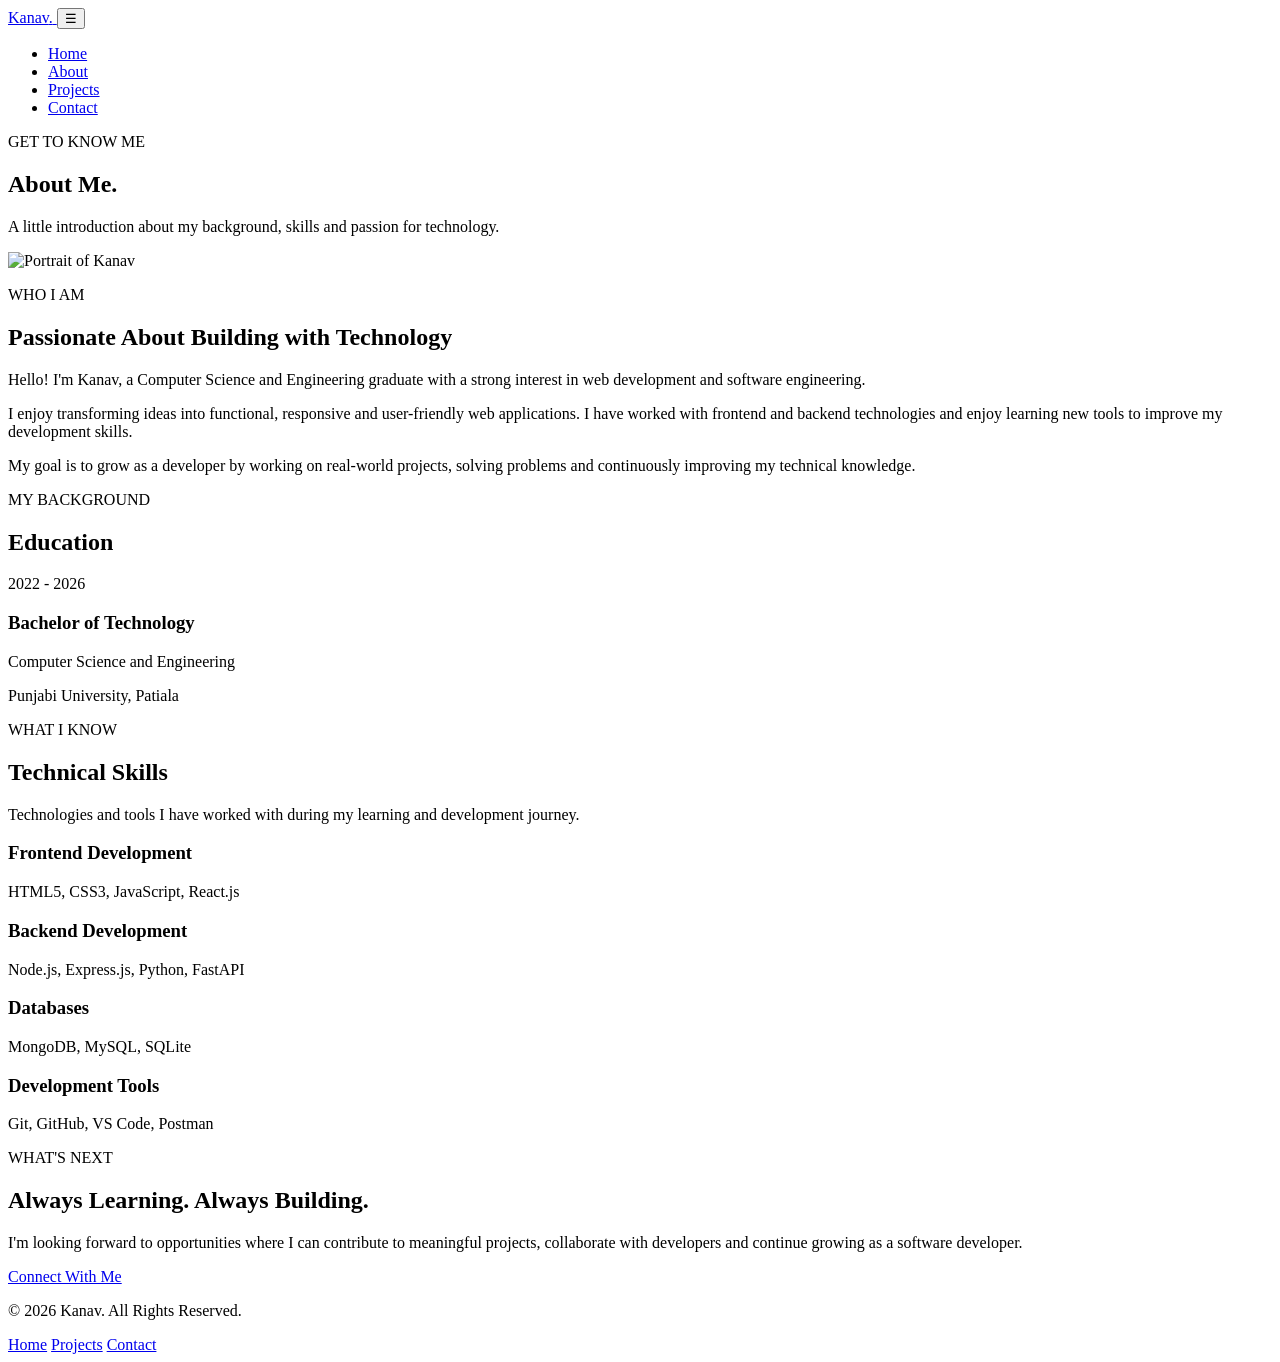
==== about.html @ 0a86d96e "portfolio task" ====
<!DOCTYPE html>
<html lang="en">

<head>
    <meta charset="UTF-8">
    <meta name="viewport" content="width=device-width, initial-scale=1.0">

    <meta name="description"
        content="Learn more about Kanav, his education, technical skills and web development journey.">

    <title>About Me | Kanav</title>

    <link rel="preconnect" href="https://fonts.googleapis.com">
    <link rel="preconnect" href="https://fonts.gstatic.com" crossorigin>

    <link
        href="https://fonts.googleapis.com/css2?family=Inter:wght@400;500;600;700;800&display=swap"
        rel="stylesheet">

    <link rel="stylesheet" href="css/style.css">

    <script src="js/script.js" defer></script>
</head>

<body>

    <!-- HEADER -->

    <header class="header">

        <nav class="navbar container">

            <a href="index.html" class="logo">
                Kanav<span>.</span>
            </a>

            <button class="menu-toggle"
                aria-label="Open navigation menu"
                aria-expanded="false">
                ☰
            </button>

            <ul class="nav-links">

                <li><a href="index.html">Home</a></li>
                <li><a href="about.html" class="active">About</a></li>
                <li><a href="projects.html">Projects</a></li>
                <li><a href="contact.html">Contact</a></li>

            </ul>

        </nav>

    </header>


    <!-- MAIN CONTENT -->

    <main>

        <!-- ABOUT HERO -->

        <section class="page-hero container">

            <p class="section-tag">GET TO KNOW ME</p>

            <h1>About <span>Me.</span></h1>

            <p>
                A little introduction about my background,
                skills and passion for technology.
            </p>

        </section>


        <!-- ABOUT INTRODUCTION -->

        <section class="about-section section-padding">

            <div class="container about-grid">

                <div class="about-image">

                    <img
                        src="assets/images/profile.png"
                        alt="Portrait of Kanav">

                </div>

                <div class="about-content">

                    <p class="section-tag">WHO I AM</p>

                    <h2>Passionate About Building with Technology</h2>

                    <p>
                        Hello! I'm Kanav, a Computer Science and
                        Engineering graduate with a strong interest
                        in web development and software engineering.
                    </p>

                    <p>
                        I enjoy transforming ideas into functional,
                        responsive and user-friendly web applications.
                        I have worked with frontend and backend
                        technologies and enjoy learning new tools
                        to improve my development skills.
                    </p>

                    <p>
                        My goal is to grow as a developer by working
                        on real-world projects, solving problems and
                        continuously improving my technical knowledge.
                    </p>

                </div>

            </div>

        </section>


        <!-- EDUCATION -->

        <section class="education-section section-padding">

            <div class="container">

                <div class="section-heading">

                    <p class="section-tag">MY BACKGROUND</p>

                    <h2>Education</h2>

                </div>

                <div class="education-card">

                    <p class="project-number">2022 - 2026</p>

                    <h3>Bachelor of Technology</h3>

                    <p>
                        Computer Science and Engineering
                    </p>

                    <p>
                        Punjabi University, Patiala
                    </p>

                </div>

            </div>

        </section>


        <!-- TECHNICAL SKILLS -->

        <section class="about-skills section-padding">

            <div class="container">

                <div class="section-heading">

                    <p class="section-tag">WHAT I KNOW</p>

                    <h2>Technical Skills</h2>

                    <p>
                        Technologies and tools I have worked with
                        during my learning and development journey.
                    </p>

                </div>

                <div class="skills-grid">

                    <article class="skill-card">

                        <h3>Frontend Development</h3>

                        <p>
                            HTML5, CSS3, JavaScript, React.js
                        </p>

                    </article>


                    <article class="skill-card">

                        <h3>Backend Development</h3>

                        <p>
                            Node.js, Express.js, Python, FastAPI
                        </p>

                    </article>


                    <article class="skill-card">

                        <h3>Databases</h3>

                        <p>
                            MongoDB, MySQL, SQLite
                        </p>

                    </article>


                    <article class="skill-card">

                        <h3>Development Tools</h3>

                        <p>
                            Git, GitHub, VS Code, Postman
                        </p>

                    </article>

                </div>

            </div>

        </section>


        <!-- CAREER GOAL -->

        <section class="career-section section-padding">

            <div class="container career-content">

                <p class="section-tag">WHAT'S NEXT</p>

                <h2>Always Learning. Always Building.</h2>

                <p>
                    I'm looking forward to opportunities where
                    I can contribute to meaningful projects,
                    collaborate with developers and continue
                    growing as a software developer.
                </p>

                <a href="contact.html" class="btn btn-primary">
                    Connect With Me
                </a>

            </div>

        </section>

    </main>


    <!-- FOOTER -->

    <footer class="footer">

        <div class="container footer-content">

            <p>
                © 2026 Kanav. All Rights Reserved.
            </p>

            <div class="footer-links">

                <a href="index.html">Home</a>
                <a href="projects.html">Projects</a>
                <a href="contact.html">Contact</a>

            </div>

        </div>

    </footer>

</body>

</html>
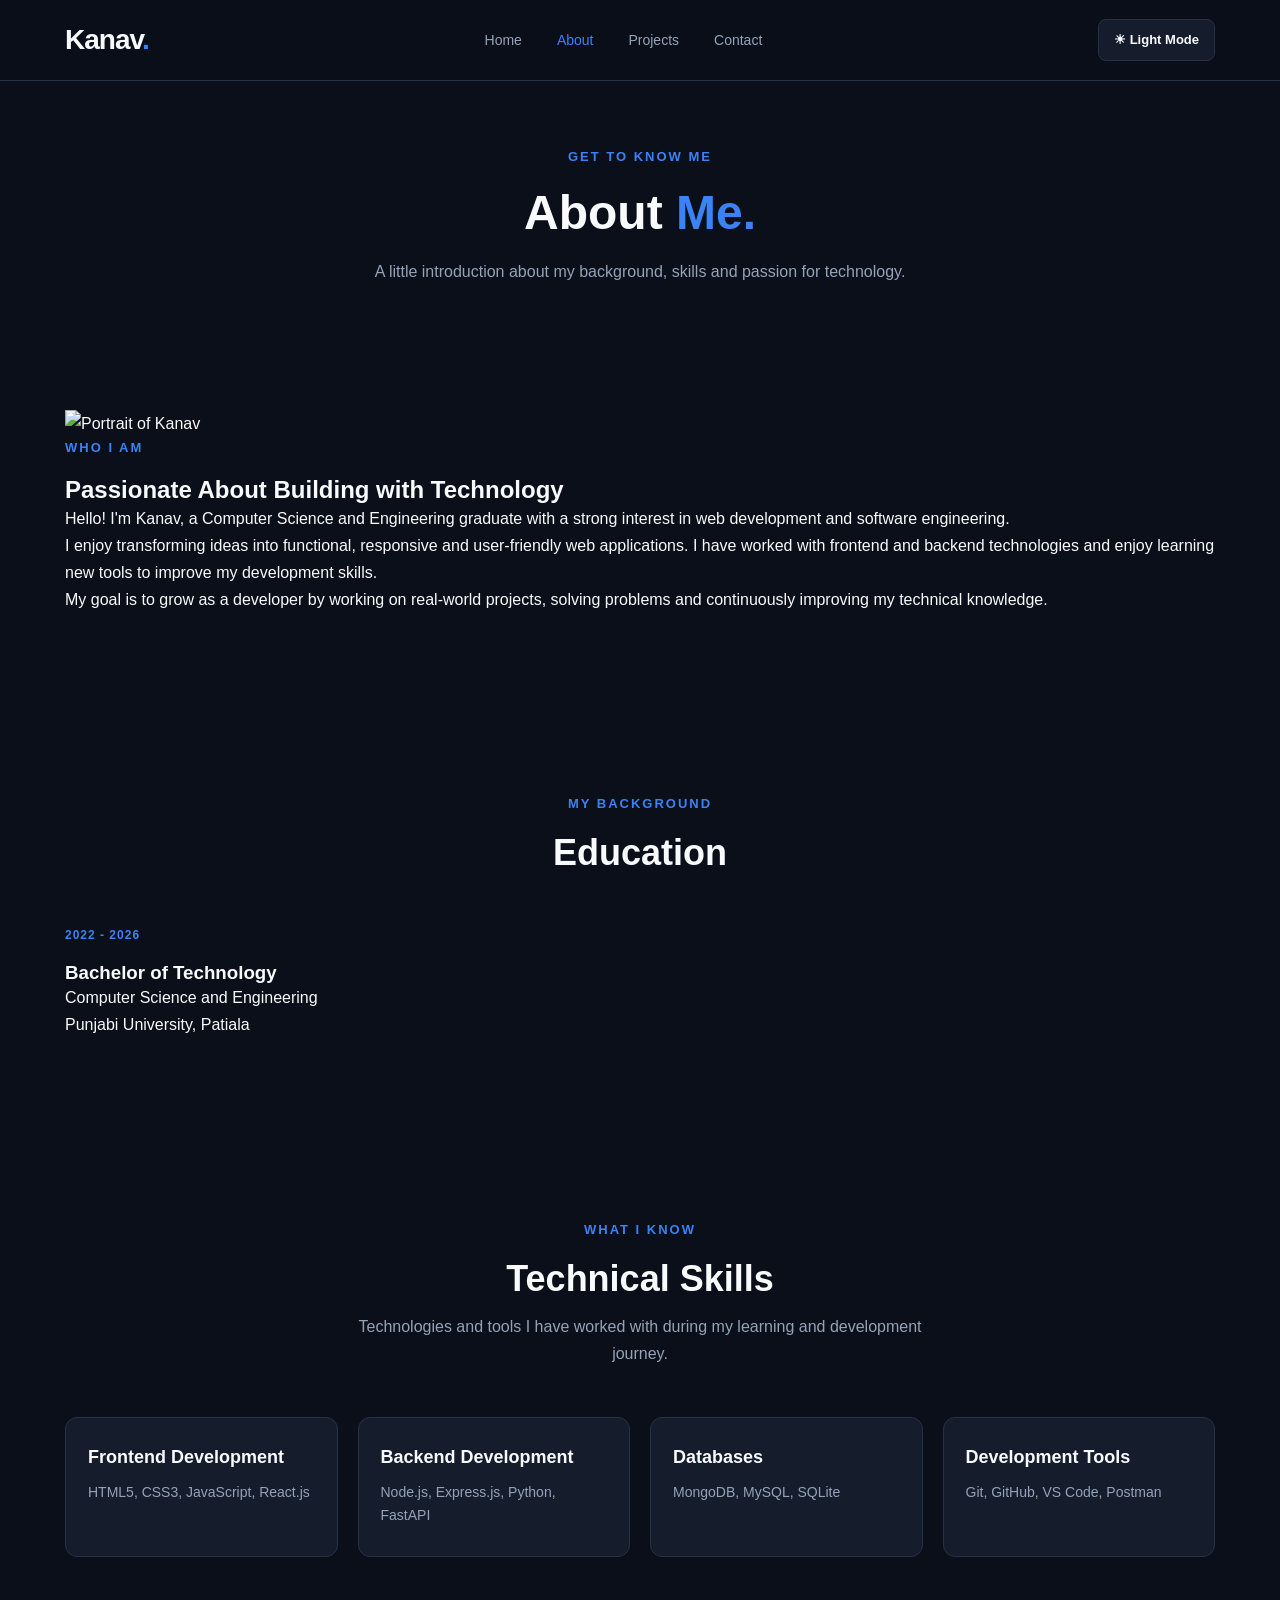
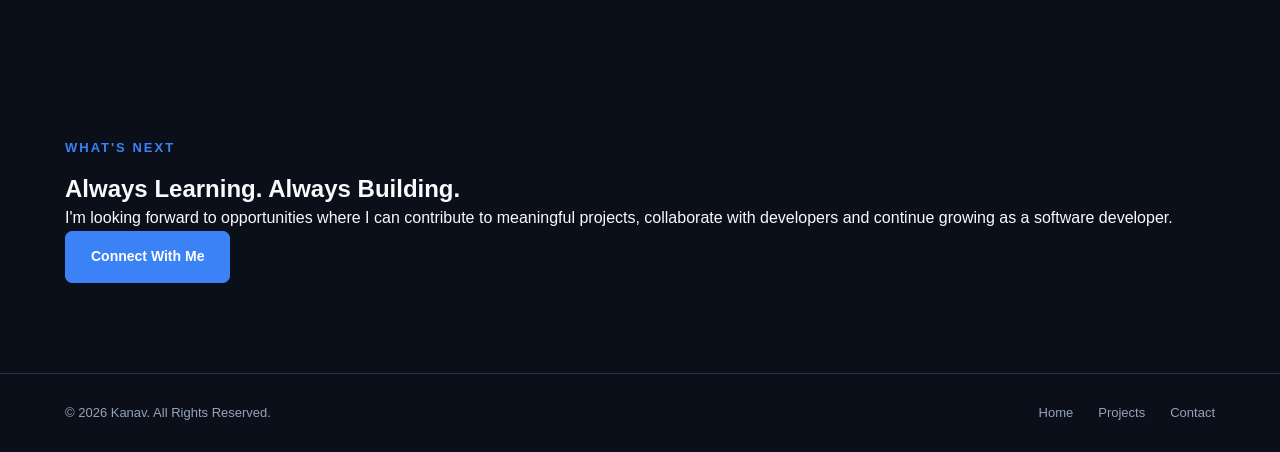
==== commit db054432: "adding css to portfolio and theme change button also" ====
--- a/about.html
+++ b/about.html
@@ -49,6 +49,14 @@
                 <li><a href="contact.html">Contact</a></li>
 
             </ul>
+
+<button
+    class="theme-toggle"
+    id="theme-toggle"
+    type="button"
+    aria-label="Switch to light theme">
+    ☀ Light Mode
+</button>
 
         </nav>
 
--- a/css/style.css
+++ b/css/style.css
@@ -0,0 +1,748 @@
+
+/* =========================================
+   1. CSS VARIABLES
+========================================= */
+
+:root {
+    --bg-primary: #0B0F19;
+    --bg-secondary: #111827;
+    --bg-card: #151C2C;
+
+    --accent: #3B82F6;
+    --accent-hover: #2563EB;
+
+    --text-primary: #F8FAFC;
+    --text-secondary: #94A3B8;
+
+    --border-color: #263247;
+
+    --font-primary: 'Inter', sans-serif;
+
+    --container-width: 1150px;
+
+    --transition: all 0.3s ease;
+}
+
+
+/* =========================================
+   2. CSS RESET
+========================================= */
+
+* {
+    margin: 0;
+    padding: 0;
+    box-sizing: border-box;
+}
+
+html {
+    scroll-behavior: smooth;
+}
+
+body {
+    background-color: var(--bg-primary);
+    color: var(--text-primary);
+    font-family: var(--font-primary);
+    line-height: 1.7;
+    overflow-x: hidden;
+}
+
+a {
+    text-decoration: none;
+    color: inherit;
+}
+
+ul {
+    list-style: none;
+}
+
+img {
+    max-width: 100%;
+    display: block;
+}
+
+button,
+input,
+textarea {
+    font: inherit;
+}
+
+
+/* =========================================
+   3. REUSABLE CLASSES
+========================================= */
+
+.container {
+    width: 90%;
+    max-width: var(--container-width);
+    margin: 0 auto;
+}
+
+.section-padding {
+    padding: 90px 0;
+}
+
+.section-tag {
+    color: var(--accent);
+    font-size: 13px;
+    font-weight: 700;
+    letter-spacing: 2px;
+    text-transform: uppercase;
+    margin-bottom: 15px;
+}
+
+.section-heading {
+    text-align: center;
+    margin-bottom: 50px;
+}
+
+.section-heading h2 {
+    font-size: 36px;
+    font-weight: 800;
+    margin-bottom: 12px;
+}
+
+.section-heading > p:last-child {
+    color: var(--text-secondary);
+    max-width: 600px;
+    margin: 0 auto;
+}
+
+h1,
+h2,
+h3 {
+    line-height: 1.25;
+}
+
+h1 span,
+h2 span {
+    color: var(--accent);
+}
+
+
+/* =========================================
+   4. HEADER AND NAVIGATION
+========================================= */
+
+.header {
+    width: 100%;
+    background-color: rgba(11, 15, 25, 0.95);
+    border-bottom: 1px solid var(--border-color);
+    position: sticky;
+    top: 0;
+    z-index: 1000;
+    backdrop-filter: blur(12px);
+}
+
+.navbar {
+    min-height: 80px;
+    display: flex;
+    align-items: center;
+    justify-content: space-between;
+}
+
+.logo {
+    font-size: 28px;
+    font-weight: 800;
+    letter-spacing: -1px;
+}
+
+.logo span {
+    color: var(--accent);
+}
+
+.nav-links {
+    display: flex;
+    align-items: center;
+    gap: 35px;
+}
+
+.nav-links a {
+    color: var(--text-secondary);
+    font-size: 14px;
+    font-weight: 500;
+    transition: var(--transition);
+}
+
+.nav-links a:hover,
+.nav-links a.active {
+    color: var(--accent);
+}
+
+.menu-toggle {
+    display: none;
+    background: transparent;
+    color: var(--text-primary);
+    border: none;
+    font-size: 28px;
+    cursor: pointer;
+}
+
+
+/* =========================================
+   5. BUTTONS
+========================================= */
+
+.btn {
+    display: inline-flex;
+    align-items: center;
+    justify-content: center;
+    padding: 13px 25px;
+    border-radius: 7px;
+    font-size: 14px;
+    font-weight: 600;
+    cursor: pointer;
+    transition: var(--transition);
+}
+
+.btn-primary {
+    background-color: var(--accent);
+    color: white;
+    border: 1px solid var(--accent);
+}
+
+.btn-primary:hover {
+    background-color: var(--accent-hover);
+    border-color: var(--accent-hover);
+    transform: translateY(-3px);
+}
+
+.btn-outline {
+    background: transparent;
+    color: var(--text-primary);
+    border: 1px solid var(--border-color);
+}
+
+.btn-outline:hover {
+    border-color: var(--accent);
+    color: var(--accent);
+    transform: translateY(-3px);
+}
+
+a:focus-visible,
+button:focus-visible,
+input:focus-visible,
+textarea:focus-visible {
+    outline: 2px solid var(--accent);
+    outline-offset: 4px;
+}
+
+
+/* =========================================
+   6. HOME PAGE - HERO SECTION
+========================================= */
+
+.hero {
+    min-height: 620px;
+    display: flex;
+    align-items: center;
+    justify-content: space-between;
+    gap: 50px;
+    padding-top: 70px;
+    padding-bottom: 70px;
+}
+
+.hero-content {
+    flex: 1;
+}
+
+.hero-tag {
+    color: var(--accent);
+    font-weight: 600;
+    margin-bottom: 20px;
+}
+
+.hero-content h1 {
+    font-size: clamp(38px, 5vw, 60px);
+    font-weight: 800;
+    line-height: 1.15;
+    margin-bottom: 25px;
+    letter-spacing: -2px;
+}
+
+.hero-description {
+    color: var(--text-secondary);
+    font-size: 16px;
+    max-width: 550px;
+    margin-bottom: 32px;
+}
+
+.hero-buttons {
+    display: flex;
+    gap: 15px;
+    flex-wrap: wrap;
+}
+
+.hero-image {
+    flex: 0 0 350px;
+}
+
+.hero-image img {
+    width: 330px;
+    height: 380px;
+    object-fit: cover;
+    border-radius: 20px;
+    border: 1px solid var(--border-color);
+    background-color: var(--bg-card);
+}
+
+
+/* =========================================
+   7. SKILLS SECTION
+========================================= */
+
+.skills-preview {
+    background-color: var(--bg-secondary);
+}
+
+.skills-grid {
+    display: grid;
+    grid-template-columns: repeat(4, 1fr);
+    gap: 20px;
+}
+
+.skill-card {
+    background-color: var(--bg-card);
+    border: 1px solid var(--border-color);
+    border-radius: 12px;
+    padding: 28px 22px;
+    transition: var(--transition);
+}
+
+.skill-card:hover {
+    transform: translateY(-6px);
+    border-color: var(--accent);
+}
+
+.skill-card h3 {
+    font-size: 18px;
+    margin-bottom: 12px;
+}
+
+.skill-card p {
+    color: var(--text-secondary);
+    font-size: 14px;
+}
+
+
+/* =========================================
+   8. PROJECT CARDS
+========================================= */
+
+.projects-grid {
+    display: grid;
+    grid-template-columns: repeat(2, 1fr);
+    gap: 25px;
+}
+
+.project-card {
+    background-color: var(--bg-card);
+    border: 1px solid var(--border-color);
+    border-radius: 14px;
+    overflow: hidden;
+    transition: var(--transition);
+}
+
+.project-card:hover {
+    transform: translateY(-6px);
+    border-color: var(--accent);
+}
+
+.project-info {
+    padding: 30px;
+}
+
+.project-number {
+    color: var(--accent);
+    font-size: 12px;
+    font-weight: 700;
+    letter-spacing: 1px;
+    margin-bottom: 15px;
+}
+
+.project-info h2,
+.project-info h3 {
+    font-size: 25px;
+    margin-bottom: 15px;
+}
+
+.project-info > p:not(.project-number) {
+    color: var(--text-secondary);
+    font-size: 14px;
+    margin-bottom: 22px;
+}
+
+.project-tech {
+    display: flex;
+    flex-wrap: wrap;
+    gap: 10px;
+    margin-bottom: 22px;
+}
+
+.project-tech span {
+    background-color: rgba(59, 130, 246, 0.12);
+    color: #60A5FA;
+    padding: 6px 12px;
+    border-radius: 5px;
+    font-size: 12px;
+    font-weight: 600;
+}
+
+.project-link {
+    display: inline-block;
+    color: var(--accent);
+    font-weight: 600;
+    font-size: 14px;
+    transition: var(--transition);
+}
+
+.project-link:hover {
+    color: white;
+}
+
+.projects-button {
+    text-align: center;
+    margin-top: 40px;
+}
+
+.project-actions {
+    display: flex;
+    gap: 20px;
+}
+
+
+/* =========================================
+   9. CONTACT CTA
+========================================= */
+
+.contact-cta {
+    background-color: var(--bg-secondary);
+    text-align: center;
+}
+
+.contact-cta h2 {
+    font-size: 36px;
+    margin-bottom: 15px;
+}
+
+.contact-cta p {
+    color: var(--text-secondary);
+    margin-bottom: 28px;
+}
+
+
+/* =========================================
+   10. FOOTER
+========================================= */
+
+.footer {
+    background-color: var(--bg-primary);
+    border-top: 1px solid var(--border-color);
+    padding: 28px 0;
+}
+
+.footer-content {
+    display: flex;
+    justify-content: space-between;
+    align-items: center;
+    gap: 20px;
+}
+
+.footer-content p {
+    color: var(--text-secondary);
+    font-size: 13px;
+}
+
+.footer-links {
+    display: flex;
+    gap: 25px;
+}
+
+.footer-links a {
+    color: var(--text-secondary);
+    font-size: 13px;
+    transition: var(--transition);
+}
+
+.footer-links a:hover {
+    color: var(--accent);
+}
+
+
+
+/* =========================================
+   11. CONTACT PAGE
+========================================= */
+
+/* Page introduction */
+
+.page-hero {
+    padding-top: 65px;
+    padding-bottom: 35px;
+    text-align: center;
+}
+
+.page-hero h1 {
+    font-size: 48px;
+    font-weight: 800;
+    margin-bottom: 15px;
+}
+
+.page-hero > p:last-child {
+    color: var(--text-secondary);
+    max-width: 650px;
+    margin: 0 auto;
+}
+
+
+/* Main contact layout */
+
+.contact-section {
+    padding-top: 45px;
+}
+
+.contact-grid {
+    display: grid;
+    grid-template-columns: 0.9fr 1.1fr;
+    gap: 55px;
+    align-items: start;
+}
+
+
+/* Left contact information */
+
+.contact-info {
+    padding: 15px 0;
+}
+
+.contact-info h2 {
+    font-size: 30px;
+    margin-bottom: 18px;
+}
+
+.contact-info > p:not(.section-tag) {
+    color: var(--text-secondary);
+    font-size: 15px;
+    margin-bottom: 30px;
+    max-width: 450px;
+}
+
+
+/* Individual contact details */
+
+.contact-detail {
+    background-color: var(--bg-card);
+    border: 1px solid var(--border-color);
+    border-radius: 10px;
+    padding: 17px 20px;
+    margin-bottom: 15px;
+    transition: var(--transition);
+}
+
+.contact-detail:hover {
+    border-color: var(--accent);
+    transform: translateX(5px);
+}
+
+.contact-detail h3 {
+    font-size: 14px;
+    color: var(--text-secondary);
+    margin-bottom: 5px;
+}
+
+.contact-detail a {
+    display: inline-flex;
+    align-items: center;
+    gap: 8px;
+    color: #60A5FA;
+    font-size: 15px;
+    font-weight: 600;
+    transition: var(--transition);
+}
+
+.contact-detail a::after {
+    content: "↗";
+    font-size: 14px;
+}
+
+.contact-detail a:hover {
+    color: white;
+    text-decoration: underline;
+    text-underline-offset: 5px;
+}
+
+
+/* Contact form card */
+
+.contact-form-container {
+    background-color: var(--bg-card);
+    border: 1px solid var(--border-color);
+    border-radius: 16px;
+    padding: 35px;
+}
+
+.contact-form-container h2 {
+    font-size: 25px;
+    margin-bottom: 28px;
+}
+
+
+/* Form fields */
+
+.form-group {
+    display: flex;
+    flex-direction: column;
+    gap: 9px;
+    margin-bottom: 22px;
+}
+
+.form-group label {
+    font-size: 14px;
+    font-weight: 600;
+    color: var(--text-primary);
+}
+
+.form-group input,
+.form-group textarea {
+    width: 100%;
+    background-color: var(--bg-secondary);
+    border: 1px solid var(--border-color);
+    border-radius: 7px;
+    padding: 13px 15px;
+    color: var(--text-primary);
+    font-size: 14px;
+    outline: none;
+    transition: var(--transition);
+}
+
+.form-group input::placeholder,
+.form-group textarea::placeholder {
+    color: #64748B;
+}
+
+.form-group input:focus,
+.form-group textarea:focus {
+    border-color: var(--accent);
+    box-shadow: 0 0 0 3px rgba(59, 130, 246, 0.12);
+}
+
+.form-group textarea {
+    resize: vertical;
+    min-height: 130px;
+}
+
+.contact-form-container .btn {
+    width: 100%;
+    margin-top: 5px;
+}
+
+#form-status {
+    margin-top: 15px;
+    font-size: 14px;
+    color: var(--accent);
+}
+
+
+/* =========================================
+   12. CONTACT PAGE RESPONSIVENESS
+========================================= */
+
+@media (max-width: 768px) {
+
+    .contact-grid {
+        grid-template-columns: 1fr;
+        gap: 35px;
+    }
+
+    .page-hero h1 {
+        font-size: 38px;
+    }
+
+    .contact-form-container {
+        padding: 25px;
+    }
+
+    .contact-info h2 {
+        font-size: 26px;
+    }
+
+}
+
+
+
+/* =========================================
+   13. LIGHT THEME
+========================================= */
+
+html[data-theme="light"] {
+    --bg-primary: #F8FAFC;
+    --bg-secondary: #EAF0F8;
+    --bg-card: #FFFFFF;
+
+    --accent: #2563EB;
+    --accent-hover: #1D4ED8;
+
+    --text-primary: #172033;
+    --text-secondary: #64748B;
+
+    --border-color: #D8E1ED;
+}
+
+/* Header */
+
+html[data-theme="light"] .header {
+    background-color: rgba(248, 250, 252, 0.95);
+}
+
+/* Project technology labels */
+
+html[data-theme="light"] .project-tech span {
+    background-color: #DBEAFE;
+    color: #1D4ED8;
+}
+
+/* Contact links */
+
+html[data-theme="light"] .contact-detail a {
+    color: #2563EB;
+}
+
+html[data-theme="light"] .contact-detail a:hover {
+    color: #172033;
+}
+
+/* Theme toggle button */
+
+.theme-toggle {
+    padding: 9px 15px;
+    border: 1px solid var(--border-color);
+    border-radius: 8px;
+    background-color: var(--bg-card);
+    color: var(--text-primary);
+    font-size: 13px;
+    font-weight: 600;
+    cursor: pointer;
+    transition: var(--transition);
+    white-space: nowrap;
+}
+
+.theme-toggle:hover {
+    border-color: var(--accent);
+    color: var(--accent);
+    transform: translateY(-2px);
+}
+
+/* Smooth theme transition */
+
+body,
+.header,
+.footer,
+.skill-card,
+.project-card,
+.contact-detail,
+.contact-form-container,
+.form-group input,
+.form-group textarea {
+    transition: background-color 0.3s ease,
+                color 0.3s ease,
+                border-color 0.3s ease;
+}
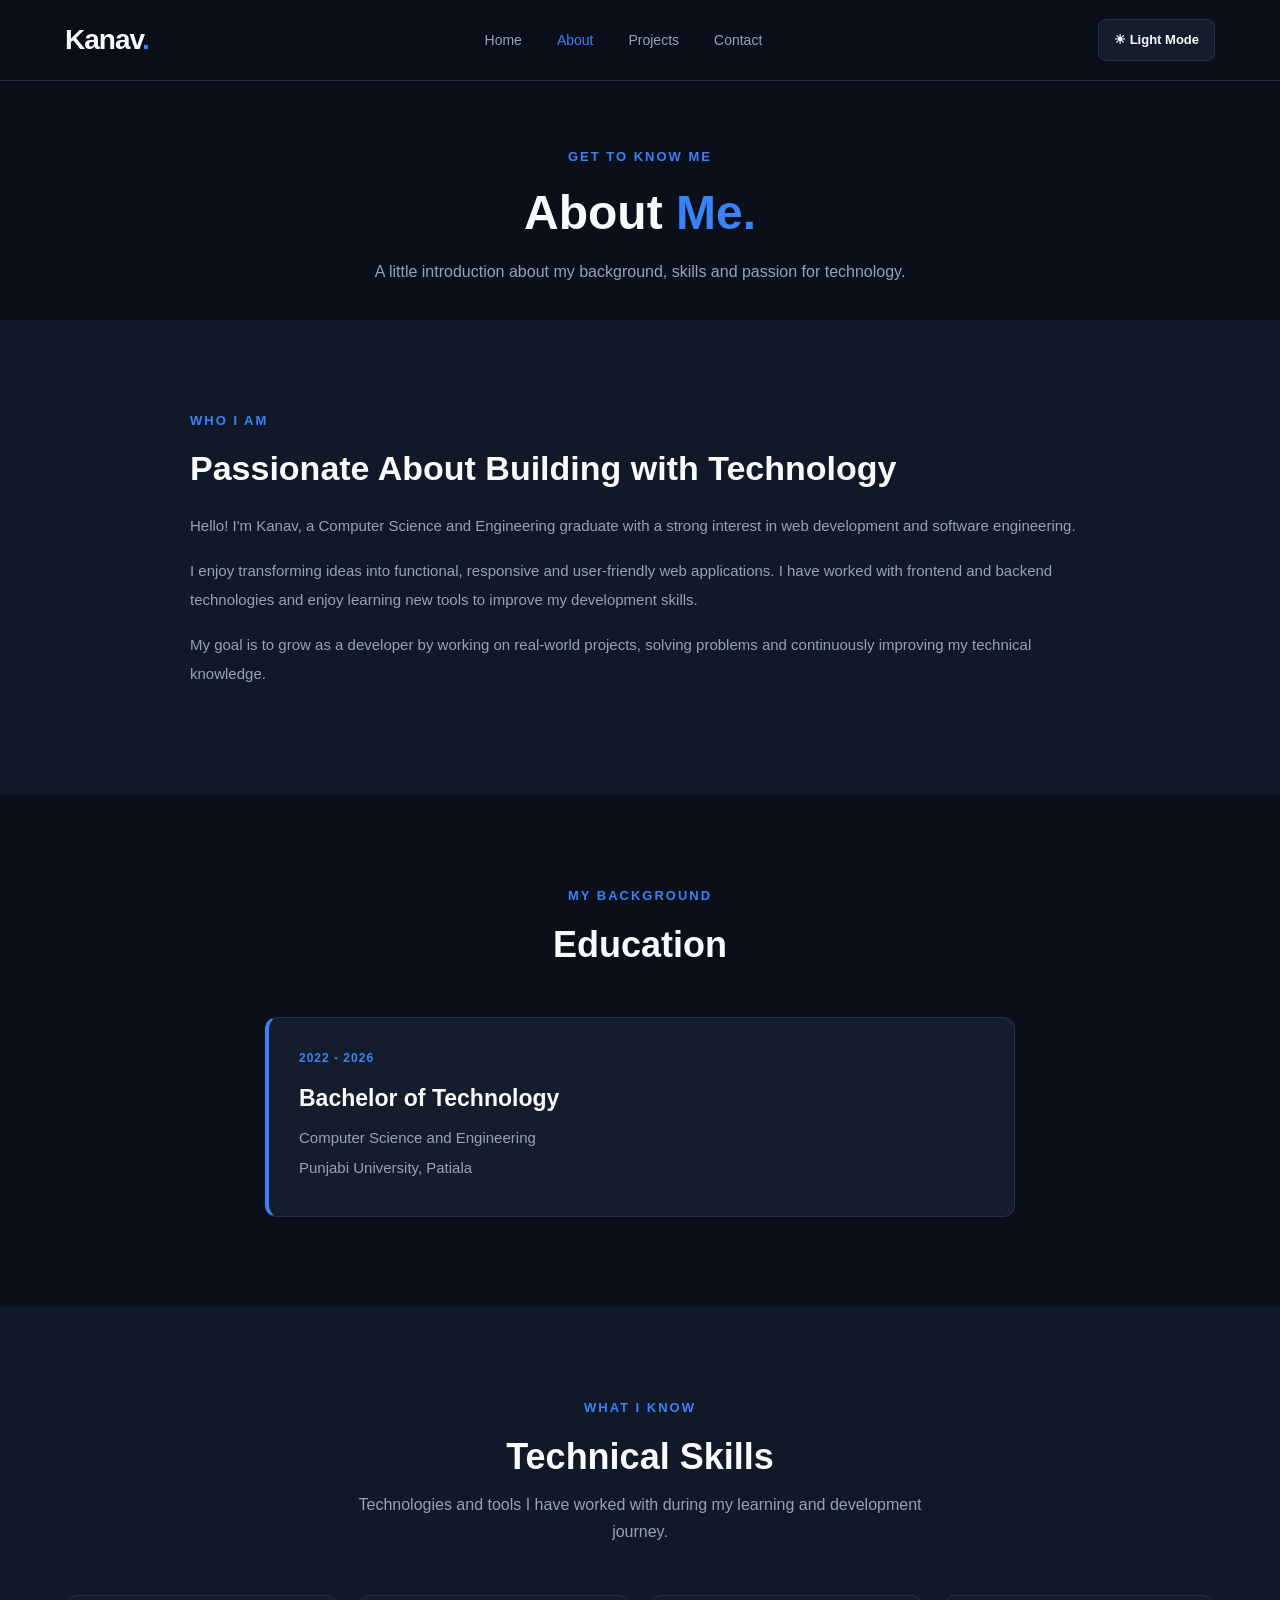
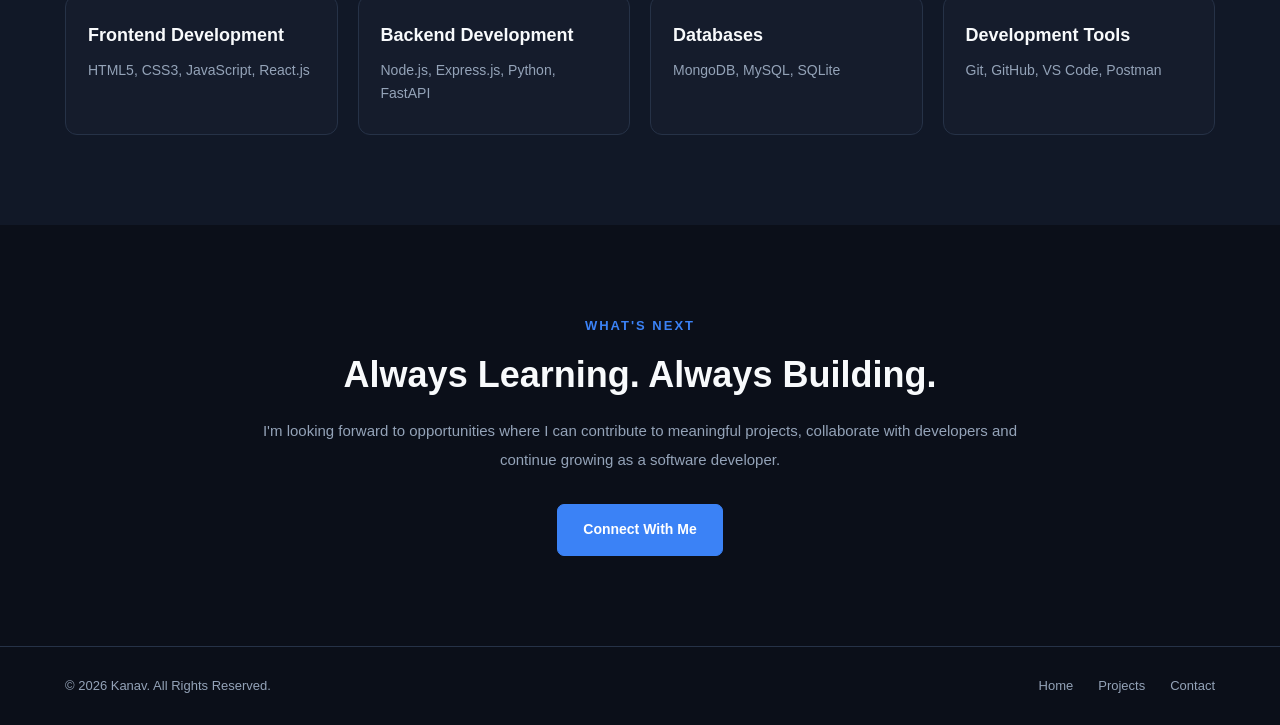
==== commit 5f2ccc3f: "adding screenshot to the folder and final touchup to css" ====
--- a/about.html
+++ b/about.html
@@ -25,7 +25,6 @@
 
 <body>
 
-    <!-- HEADER -->
 
     <header class="header">
 
@@ -35,11 +34,7 @@
                 Kanav<span>.</span>
             </a>
 
-            <button class="menu-toggle"
-                aria-label="Open navigation menu"
-                aria-expanded="false">
-                ☰
-            </button>
+           
 
             <ul class="nav-links">
 
@@ -63,11 +58,8 @@
     </header>
 
 
-    <!-- MAIN CONTENT -->
-
     <main>
 
-        <!-- ABOUT HERO -->
 
         <section class="page-hero container">
 
@@ -83,19 +75,12 @@
         </section>
 
 
-        <!-- ABOUT INTRODUCTION -->
 
         <section class="about-section section-padding">
 
             <div class="container about-grid">
 
-                <div class="about-image">
-
-                    <img
-                        src="assets/images/profile.png"
-                        alt="Portrait of Kanav">
-
-                </div>
+               
 
                 <div class="about-content">
 
@@ -130,7 +115,6 @@
         </section>
 
 
-        <!-- EDUCATION -->
 
         <section class="education-section section-padding">
 
@@ -165,7 +149,6 @@
         </section>
 
 
-        <!-- TECHNICAL SKILLS -->
 
         <section class="about-skills section-padding">
 
@@ -236,7 +219,6 @@
         </section>
 
 
-        <!-- CAREER GOAL -->
 
         <section class="career-section section-padding">
 
@@ -264,7 +246,6 @@
     </main>
 
 
-    <!-- FOOTER -->
 
     <footer class="footer">
 
--- a/css/style.css
+++ b/css/style.css
@@ -1,8 +1,3 @@
-
-/* =========================================
-   1. CSS VARIABLES
-========================================= */
-
 :root {
     --bg-primary: #0B0F19;
     --bg-secondary: #111827;
@@ -23,10 +18,6 @@
     --transition: all 0.3s ease;
 }
 
-
-/* =========================================
-   2. CSS RESET
-========================================= */
 
 * {
     margin: 0;
@@ -67,10 +58,6 @@
 }
 
 
-/* =========================================
-   3. REUSABLE CLASSES
-========================================= */
-
 .container {
     width: 90%;
     max-width: var(--container-width);
@@ -118,10 +105,6 @@
     color: var(--accent);
 }
 
-
-/* =========================================
-   4. HEADER AND NAVIGATION
-========================================= */
 
 .header {
     width: 100%;
@@ -178,9 +161,6 @@
 }
 
 
-/* =========================================
-   5. BUTTONS
-========================================= */
 
 .btn {
     display: inline-flex;
@@ -226,11 +206,6 @@
     outline-offset: 4px;
 }
 
-
-/* =========================================
-   6. HOME PAGE - HERO SECTION
-========================================= */
-
 .hero {
     min-height: 620px;
     display: flex;
@@ -286,10 +261,6 @@
 }
 
 
-/* =========================================
-   7. SKILLS SECTION
-========================================= */
-
 .skills-preview {
     background-color: var(--bg-secondary);
 }
@@ -322,11 +293,6 @@
     color: var(--text-secondary);
     font-size: 14px;
 }
-
-
-/* =========================================
-   8. PROJECT CARDS
-========================================= */
 
 .projects-grid {
     display: grid;
@@ -410,10 +376,6 @@
 }
 
 
-/* =========================================
-   9. CONTACT CTA
-========================================= */
-
 .contact-cta {
     background-color: var(--bg-secondary);
     text-align: center;
@@ -428,11 +390,6 @@
     color: var(--text-secondary);
     margin-bottom: 28px;
 }
-
-
-/* =========================================
-   10. FOOTER
-========================================= */
 
 .footer {
     background-color: var(--bg-primary);
@@ -466,15 +423,6 @@
 .footer-links a:hover {
     color: var(--accent);
 }
-
-
-
-/* =========================================
-   11. CONTACT PAGE
-========================================= */
-
-/* Page introduction */
-
 .page-hero {
     padding-top: 65px;
     padding-bottom: 35px;
@@ -492,10 +440,6 @@
     max-width: 650px;
     margin: 0 auto;
 }
-
-
-/* Main contact layout */
-
 .contact-section {
     padding-top: 45px;
 }
@@ -507,9 +451,6 @@
     align-items: start;
 }
 
-
-/* Left contact information */
-
 .contact-info {
     padding: 15px 0;
 }
@@ -525,9 +466,6 @@
     margin-bottom: 30px;
     max-width: 450px;
 }
-
-
-/* Individual contact details */
 
 .contact-detail {
     background-color: var(--bg-card);
@@ -569,10 +507,6 @@
     text-decoration: underline;
     text-underline-offset: 5px;
 }
-
-
-/* Contact form card */
-
 .contact-form-container {
     background-color: var(--bg-card);
     border: 1px solid var(--border-color);
@@ -584,9 +518,6 @@
     font-size: 25px;
     margin-bottom: 28px;
 }
-
-
-/* Form fields */
 
 .form-group {
     display: flex;
@@ -642,10 +573,6 @@
 }
 
 
-/* =========================================
-   12. CONTACT PAGE RESPONSIVENESS
-========================================= */
-
 @media (max-width: 768px) {
 
     .contact-grid {
@@ -666,12 +593,6 @@
     }
 
 }
-
-
-
-/* =========================================
-   13. LIGHT THEME
-========================================= */
 
 html[data-theme="light"] {
     --bg-primary: #F8FAFC;
@@ -687,20 +608,17 @@
     --border-color: #D8E1ED;
 }
 
-/* Header */
 
 html[data-theme="light"] .header {
     background-color: rgba(248, 250, 252, 0.95);
 }
 
-/* Project technology labels */
 
 html[data-theme="light"] .project-tech span {
     background-color: #DBEAFE;
     color: #1D4ED8;
 }
 
-/* Contact links */
 
 html[data-theme="light"] .contact-detail a {
     color: #2563EB;
@@ -709,8 +627,6 @@
 html[data-theme="light"] .contact-detail a:hover {
     color: #172033;
 }
-
-/* Theme toggle button */
 
 .theme-toggle {
     padding: 9px 15px;
@@ -731,7 +647,6 @@
     transform: translateY(-2px);
 }
 
-/* Smooth theme transition */
 
 body,
 .header,
@@ -746,3 +661,129 @@
                 color 0.3s ease,
                 border-color 0.3s ease;
 }
+
+
+
+
+.about-section {
+    background-color: var(--bg-secondary);
+}
+
+.about-grid {
+    display: grid;
+    grid-template-columns: 1fr 1.2fr;
+    align-items: center;
+    gap: 60px;
+}
+
+
+.about-image img {
+    width: 100%;
+    max-width: 380px;
+    height: 400px;
+    object-fit: cover;
+    border-radius: 16px;
+    border: 1px solid var(--border-color);
+}
+
+
+.about-content h2 {
+    font-size: 34px;
+    margin-bottom: 22px;
+}
+
+.about-content p:not(.section-tag) {
+    color: var(--text-secondary);
+    font-size: 15px;
+    margin-bottom: 17px;
+    line-height: 1.9;
+}
+
+
+
+.education-card {
+    max-width: 750px;
+    margin: 0 auto;
+    background-color: var(--bg-card);
+    border: 1px solid var(--border-color);
+    border-left: 4px solid var(--accent);
+    border-radius: 12px;
+    padding: 30px;
+    transition: var(--transition);
+}
+
+.education-card:hover {
+    transform: translateY(-5px);
+    border-color: var(--accent);
+}
+
+.education-card h3 {
+    font-size: 23px;
+    margin-bottom: 12px;
+}
+
+.education-card p:not(.project-number) {
+    color: var(--text-secondary);
+    font-size: 15px;
+    margin-bottom: 5px;
+}
+
+
+
+.about-skills {
+    background-color: var(--bg-secondary);
+}
+
+
+.career-section {
+    text-align: center;
+}
+
+.career-content {
+    max-width: 800px;
+}
+
+.career-content h2 {
+    font-size: 36px;
+    margin-bottom: 20px;
+}
+
+.career-content > p:not(.section-tag) {
+    color: var(--text-secondary);
+    font-size: 15px;
+    margin-bottom: 30px;
+    line-height: 1.9;
+}
+
+
+
+@media (max-width: 768px) {
+
+    .about-grid {
+        grid-template-columns: 1fr;
+        gap: 35px;
+    }
+
+    .about-image img {
+        max-width: 100%;
+        height: 320px;
+    }
+
+    .about-content h2 {
+        font-size: 28px;
+    }
+
+    .education-card {
+        padding: 22px;
+    }
+
+    .career-content h2 {
+        font-size: 28px;
+    }
+
+}
+.about-grid {
+    grid-template-columns: 1fr;
+    max-width: 900px;
+}
+
